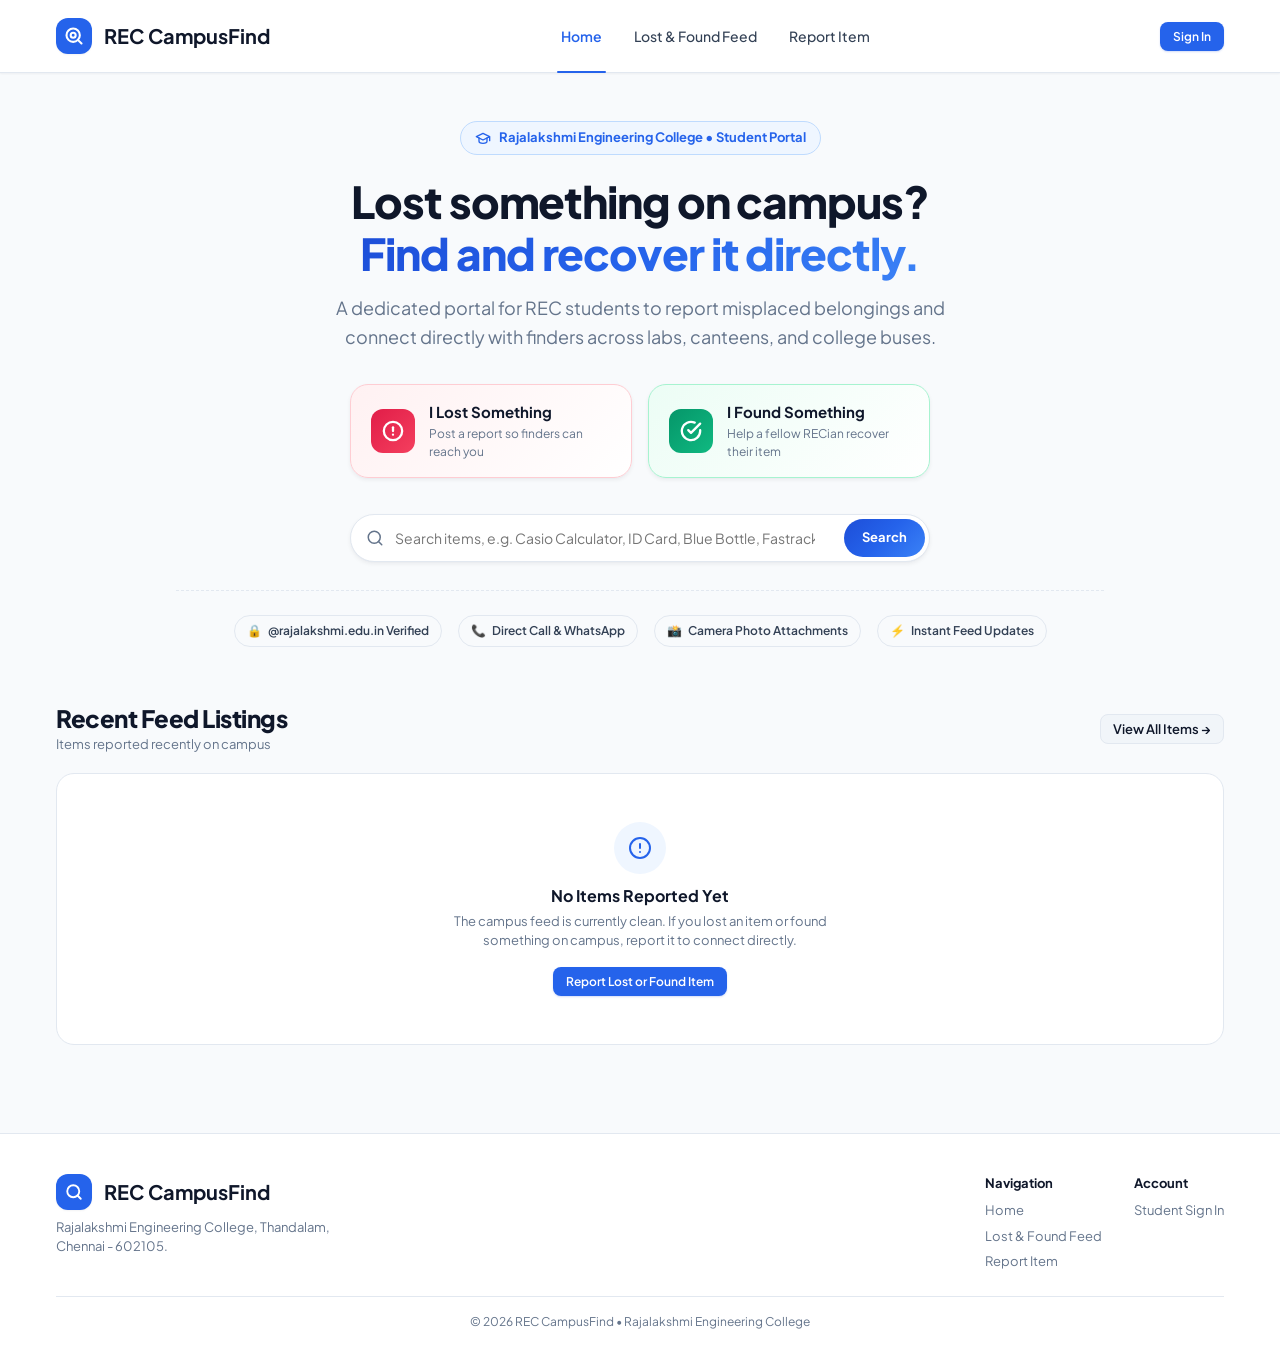
==== src/main/webapp/index.html @ c63bbb27 "Initial commit: Campus Lost & Found System with embedded Tomcat, MySQL schema, and responsive UI" ====
<!DOCTYPE html>
<html lang="en">
<head>
  <meta charset="UTF-8">
  <meta name="viewport" content="width=device-width, initial-scale=1.0">
  <title>REC CampusFind | Rajalakshmi Engineering College Lost & Found</title>
  <meta http-equiv="Cache-Control" content="no-cache, no-store, must-revalidate">
  <meta http-equiv="Pragma" content="no-cache">
  <meta http-equiv="Expires" content="0">
  <meta name="description" content="Official Lost and Found platform for Rajalakshmi Engineering College students and staff. Fast, direct, student-to-student recovery.">
  <link rel="stylesheet" href="css/variables.css?v=5.0">
  <link rel="stylesheet" href="css/base.css?v=5.0">
  <link rel="stylesheet" href="css/layout.css?v=5.0">
  <link rel="stylesheet" href="css/components.css?v=5.0">
  <link rel="stylesheet" href="css/pages.css?v=5.0">
  <style>
    .hero-container {
      max-width: 960px;
      margin: 0 auto;
      text-align: center;
      padding: 48px 16px 36px 16px;
    }
    .college-tag {
      display: inline-flex;
      align-items: center;
      gap: 8px;
      padding: 6px 14px;
      border-radius: var(--border-radius-full);
      background: var(--accent-light);
      border: 1px solid var(--accent-border);
      color: var(--accent-primary);
      font-size: 13px;
      font-weight: 700;
      margin-bottom: 20px;
    }
    .hero-headline {
      font-size: clamp(1.85rem, 4vw, 2.75rem);
      font-weight: 800;
      line-height: 1.2;
      color: var(--text-primary);
      letter-spacing: -0.025em;
      margin-bottom: 14px;
    }
    .hero-headline span {
      background: var(--accent-gradient);
      -webkit-background-clip: text;
      -webkit-text-fill-color: transparent;
    }
    .hero-subtext {
      font-size: clamp(0.95rem, 2vw, 1.125rem);
      color: var(--text-muted);
      max-width: 620px;
      margin: 0 auto 32px auto;
      line-height: 1.6;
    }
    .cta-duo {
      display: grid;
      grid-template-columns: 1fr;
      gap: 16px;
      max-width: 580px;
      margin: 0 auto 36px auto;
    }
    @media (min-width: 540px) {
      .cta-duo {
        grid-template-columns: 1fr 1fr;
      }
    }
    .cta-card-btn {
      display: flex;
      align-items: center;
      gap: 14px;
      padding: 16px 20px;
      border-radius: var(--border-radius-lg);
      text-decoration: none;
      transition: all 0.25s var(--transition-bounce);
      border: 1px solid transparent;
      box-shadow: var(--shadow-sm);
    }
    .cta-lost {
      background: linear-gradient(135deg, #FFF1F2 0%, #FFFFFF 100%);
      border-color: #FECDD3;
    }
    .cta-lost:hover {
      transform: translateY(-3px);
      box-shadow: 0 10px 20px rgba(225, 29, 72, 0.15);
      border-color: #FDA4AF;
    }
    .cta-lost .cta-icon-box {
      background: var(--status-lost-gradient);
      color: #fff;
    }
    .cta-found {
      background: linear-gradient(135deg, #ECFDF5 0%, #FFFFFF 100%);
      border-color: #A7F3D0;
    }
    .cta-found:hover {
      transform: translateY(-3px);
      box-shadow: 0 10px 20px rgba(5, 150, 105, 0.15);
      border-color: #6EE7B7;
    }
    .cta-found .cta-icon-box {
      background: var(--status-found-gradient);
      color: #fff;
    }
    .cta-icon-box {
      width: 44px;
      height: 44px;
      border-radius: 12px;
      display: flex;
      align-items: center;
      justify-content: center;
      flex-shrink: 0;
    }
    .cta-text-content {
      text-align: left;
    }
    .cta-title-text {
      font-size: 15px;
      font-weight: 700;
      color: var(--text-primary);
      margin-bottom: 2px;
    }
    .cta-sub-text {
      font-size: 12px;
      color: var(--text-muted);
    }
    .live-search-box {
      max-width: 580px;
      margin: 0 auto;
      position: relative;
    }
    .live-search-box input {
      width: 100%;
      height: 48px;
      padding: 0 100px 0 44px;
      border-radius: var(--border-radius-full);
      border: 1.5px solid var(--border-color);
      background: #FFFFFF;
      font-size: 14px;
      box-shadow: var(--shadow-sm);
      transition: all 0.2s ease;
    }
    .live-search-box input:focus {
      outline: none;
      border-color: var(--accent-primary);
      box-shadow: 0 0 0 4px var(--accent-light);
    }
    .live-search-icon {
      position: absolute;
      left: 16px;
      top: 15px;
      color: var(--text-muted);
      pointer-events: none;
    }
    .live-search-btn {
      position: absolute;
      right: 5px;
      top: 5px;
      height: 38px;
      padding: 0 18px;
      border-radius: var(--border-radius-full);
      background: var(--accent-gradient);
      color: #fff;
      font-size: 13px;
      font-weight: 700;
      border: none;
      cursor: pointer;
    }
    .features-ribbon {
      display: flex;
      flex-wrap: wrap;
      justify-content: center;
      gap: 16px;
      margin-top: 28px;
      padding-top: 24px;
      border-top: 1px dashed var(--border-color);
    }
    .feature-chip {
      display: flex;
      align-items: center;
      gap: 6px;
      font-size: 12px;
      font-weight: 600;
      color: var(--text-secondary);
      background: var(--bg-secondary);
      padding: 6px 12px;
      border-radius: var(--border-radius-full);
      border: 1px solid var(--border-color);
    }
  </style>
</head>
<body>

  <!-- Navigation Header -->
  <header class="navbar">
    <div class="container navbar-inner">
      <a href="index.html" class="brand-logo" id="brand-logo-link">
        <div class="brand-icon">
          <svg xmlns="http://www.w3.org/2000/svg" width="20" height="20" viewBox="0 0 24 24" fill="none" stroke="currentColor" stroke-width="2.5" stroke-linecap="round" stroke-linejoin="round">
            <circle cx="11" cy="11" r="8"></circle>
            <line x1="21" y1="21" x2="16.65" y2="16.65"></line>
            <circle cx="11" cy="11" r="3"></circle>
          </svg>
        </div>
        <span>REC CampusFind</span>
      </a>

      <nav class="nav-links" id="nav-links">
        <a href="index.html" class="nav-link active">Home</a>
        <a href="browse.html" class="nav-link">Lost & Found Feed</a>
        <a href="report.html" class="nav-link" id="nav-report-link">Report Item</a>
      </nav>

      <div class="nav-actions" id="nav-actions">
        <!-- Injected dynamically by main.js based on real server session -->
      </div>

      <button class="mobile-nav-toggle" id="mobile-nav-toggle" aria-label="Toggle navigation">
        <svg xmlns="http://www.w3.org/2000/svg" width="24" height="24" viewBox="0 0 24 24" fill="none" stroke="currentColor" stroke-width="2" stroke-linecap="round" stroke-linejoin="round">
          <line x1="3" y1="12" x2="21" y2="12"></line>
          <line x1="3" y1="6" x2="21" y2="6"></line>
          <line x1="3" y1="18" x2="21" y2="18"></line>
        </svg>
      </button>
    </div>
  </header>

  <!-- Main Hero Section -->
  <main class="main-content">
    <div class="container">
      <div class="hero-container">
        
        <div class="college-tag">
          <svg xmlns="http://www.w3.org/2000/svg" width="16" height="16" viewBox="0 0 24 24" fill="none" stroke="currentColor" stroke-width="2" stroke-linecap="round" stroke-linejoin="round">
            <path d="M22 10v6M2 10l10-5 10 5-10 5z"></path>
            <path d="M6 12v5c0 2 2 3 6 3s6-1 6-3v-5"></path>
          </svg>
          Rajalakshmi Engineering College • Student Portal
        </div>

        <h1 class="hero-headline">
          Lost something on campus? <br>
          <span>Find and recover it directly.</span>
        </h1>

        <p class="hero-subtext">
          A dedicated portal for REC students to report misplaced belongings and connect directly with finders across labs, canteens, and college buses.
        </p>

        <!-- Primary Dual Action Cards -->
        <div class="cta-duo">
          <a href="report.html?type=LOST" class="cta-card-btn cta-lost" id="cta-lost">
            <div class="cta-icon-box">
              <svg xmlns="http://www.w3.org/2000/svg" width="22" height="22" viewBox="0 0 24 24" fill="none" stroke="currentColor" stroke-width="2.5" stroke-linecap="round" stroke-linejoin="round">
                <circle cx="12" cy="12" r="10"></circle>
                <line x1="12" y1="8" x2="12" y2="12"></line>
                <line x1="12" y1="16" x2="12.01" y2="16"></line>
              </svg>
            </div>
            <div class="cta-text-content">
              <div class="cta-title-text">I Lost Something</div>
              <div class="cta-sub-text">Post a report so finders can reach you</div>
            </div>
          </a>

          <a href="report.html?type=FOUND" class="cta-card-btn cta-found" id="cta-found">
            <div class="cta-icon-box">
              <svg xmlns="http://www.w3.org/2000/svg" width="22" height="22" viewBox="0 0 24 24" fill="none" stroke="currentColor" stroke-width="2.5" stroke-linecap="round" stroke-linejoin="round">
                <path d="M22 11.08V12a10 10 0 1 1-5.93-9.14"></path>
                <polyline points="22 4 12 14.01 9 11.01"></polyline>
              </svg>
            </div>
            <div class="cta-text-content">
              <div class="cta-title-text">I Found Something</div>
              <div class="cta-sub-text">Help a fellow RECian recover their item</div>
            </div>
          </a>
        </div>

        <!-- Quick Search Bar -->
        <form id="hero-search-form" class="live-search-box">
          <div class="live-search-icon">
            <svg xmlns="http://www.w3.org/2000/svg" width="18" height="18" viewBox="0 0 24 24" fill="none" stroke="currentColor" stroke-width="2" stroke-linecap="round" stroke-linejoin="round">
              <circle cx="11" cy="11" r="8"></circle>
              <line x1="21" y1="21" x2="16.65" y2="16.65"></line>
            </svg>
          </div>
          <input 
            type="search" 
            id="hero-search-input" 
            placeholder="Search items, e.g. Casio Calculator, ID Card, Blue Bottle, Fastrack..." 
            autocomplete="off"
          >
          <button type="submit" class="live-search-btn">Search</button>
        </form>

        <!-- College Portal Features Ribbon -->
        <div class="features-ribbon">
          <div class="feature-chip">
            <span style="color: #2563EB;">🔒</span> @rajalakshmi.edu.in Verified
          </div>
          <div class="feature-chip">
            <span style="color: #059669;">📞</span> Direct Call & WhatsApp
          </div>
          <div class="feature-chip">
            <span style="color: #E11D48;">📸</span> Camera Photo Attachments
          </div>
          <div class="feature-chip">
            <span style="color: #7C3AED;">⚡</span> Instant Feed Updates
          </div>
        </div>

      </div>

      <!-- Recent Lost & Found Feed Section -->
      <section style="margin-top: 20px; margin-bottom: 40px;">
        <div style="display: flex; align-items: center; justify-content: space-between; margin-bottom: 18px;">
          <div>
            <h2 style="font-size: var(--font-size-xl); font-weight: 800; color: var(--text-primary);">Recent Feed Listings</h2>
            <p style="font-size: 13px; color: var(--text-muted); margin-top: 2px;">Items reported recently on campus</p>
          </div>
          <a href="browse.html" class="btn btn-secondary btn-sm" style="font-size: 13px;">
            View All Items &rarr;
          </a>
        </div>

        <div id="recent-feed-grid" class="feed-grid">
          <div style="grid-column: 1 / -1; text-align: center; padding: 30px;">
            <div class="spinner"></div>
          </div>
        </div>
      </section>

    </div>
  </main>

  <!-- REC Footer -->
  <footer class="footer">
    <div class="container">
      <div style="display: flex; flex-wrap: wrap; justify-content: space-between; gap: 24px; padding-bottom: 24px;">
        <div>
          <div class="brand-logo" style="margin-bottom: 8px;">
            <div class="brand-icon">
              <svg xmlns="http://www.w3.org/2000/svg" width="18" height="18" viewBox="0 0 24 24" fill="none" stroke="currentColor" stroke-width="2.5" stroke-linecap="round" stroke-linejoin="round">
                <circle cx="11" cy="11" r="8"></circle>
                <line x1="21" y1="21" x2="16.65" y2="16.65"></line>
              </svg>
            </div>
            <span>REC CampusFind</span>
          </div>
          <p style="font-size: 13px; color: var(--text-muted); max-width: 320px; line-height: 1.5;">
            Rajalakshmi Engineering College, Thandalam, Chennai - 602105.
          </p>
        </div>

        <div style="display: flex; gap: 32px; font-size: 13px;">
          <div>
            <div style="font-weight: 700; margin-bottom: 8px; color: var(--text-primary);">Navigation</div>
            <div style="display: flex; flex-direction: column; gap: 6px;">
              <a href="index.html" style="color: var(--text-muted); text-decoration: none;">Home</a>
              <a href="browse.html" style="color: var(--text-muted); text-decoration: none;">Lost & Found Feed</a>
              <a href="report.html" style="color: var(--text-muted); text-decoration: none;">Report Item</a>
            </div>
          </div>
          <div>
            <div style="font-weight: 700; margin-bottom: 8px; color: var(--text-primary);">Account</div>
            <div style="display: flex; flex-direction: column; gap: 6px;">
              <a href="login.html" style="color: var(--text-muted); text-decoration: none;">Student Sign In</a>
            </div>
          </div>
        </div>
      </div>

      <div style="border-top: 1px solid var(--border-color); padding-top: 16px; font-size: 12px; color: var(--text-muted); text-align: center;">
        &copy; 2026 REC CampusFind • Rajalakshmi Engineering College
      </div>
    </div>
  </footer>

  <!-- Scripts -->
  <script src="js/api.js?v=3.0"></script>
  <script src="js/main.js?v=3.0"></script>
  <script>
    document.addEventListener('DOMContentLoaded', async () => {
      // 1. Auth Guard for Hero CTA cards
      const checkAndNavigate = async (targetUrl) => {
        const user = await API.checkSession();
        if (!user) {
          window.location.href = `login.html?redirect=${encodeURIComponent(targetUrl)}`;
        } else {
          window.location.href = targetUrl;
        }
      };

      document.getElementById('cta-lost').addEventListener('click', (e) => {
        e.preventDefault();
        checkAndNavigate('report.html?type=LOST');
      });

      document.getElementById('cta-found').addEventListener('click', (e) => {
        e.preventDefault();
        checkAndNavigate('report.html?type=FOUND');
      });

      const navReport = document.getElementById('nav-report-link');
      if (navReport) {
        navReport.addEventListener('click', (e) => {
          e.preventDefault();
          checkAndNavigate('report.html');
        });
      }

      // 2. Search form submission
      const searchForm = document.getElementById('hero-search-form');
      searchForm.addEventListener('submit', (e) => {
        e.preventDefault();
        const q = document.getElementById('hero-search-input').value.trim();
        window.location.href = `browse.html?query=${encodeURIComponent(q)}`;
      });

      // 3. Load Recent Items into Feed
      const grid = document.getElementById('recent-feed-grid');
      try {
        const items = await API.getItems({ sortBy: 'newest' });
        const recent = items.slice(0, 6);

        if (recent.length === 0) {
          grid.innerHTML = `
            <div style="grid-column: 1 / -1; text-align: center; padding: 48px 20px; background: #fff; border-radius: var(--border-radius-lg); border: 1px solid var(--border-color);">
              <div style="width: 52px; height: 52px; border-radius: 50%; background: var(--accent-light); color: var(--accent-primary); display: flex; align-items: center; justify-content: center; margin: 0 auto 12px auto;">
                <svg xmlns="http://www.w3.org/2000/svg" width="24" height="24" viewBox="0 0 24 24" fill="none" stroke="currentColor" stroke-width="2" stroke-linecap="round" stroke-linejoin="round">
                  <circle cx="12" cy="12" r="10"></circle>
                  <line x1="12" y1="8" x2="12" y2="12"></line>
                  <line x1="12" y1="16" x2="12.01" y2="16"></line>
                </svg>
              </div>
              <h3 style="font-size: 16px; font-weight: 700; margin-bottom: 6px; color: var(--text-primary);">No Items Reported Yet</h3>
              <p style="font-size: 13px; color: var(--text-muted); max-width: 420px; margin: 0 auto 16px auto;">
                The campus feed is currently clean. If you lost an item or found something on campus, report it to connect directly.
              </p>
              <button class="btn btn-primary btn-sm" onclick="location.href='report.html'">Report Lost or Found Item</button>
            </div>
          `;
        } else {
          grid.innerHTML = recent.map(item => {
            const hasPhoto = item.imageUrl && item.imageUrl.trim() !== '';
            const phone = item.contactPhone || (item.user && item.user.phone) || '';
            const email = item.contactEmail || (item.user && item.user.email) || '';
            const isLost = (item.type || item.itemType) === 'LOST';
            const spot = UI.escapeHTML(item.specificSpot || item.location || 'REC Campus');
            
            return `
              <div class="mobile-item-card">
                <div class="card-photo-wrapper">
                  ${hasPhoto 
                    ? `<img src="${item.imageUrl}" alt="${UI.escapeHTML(item.title)}" class="card-photo-img" onerror="this.onerror=null;this.parentElement.innerHTML='<div class=\\'card-photo-empty\\'>No Image</div>'">`
                    : `<div class="card-photo-empty">
                        <svg xmlns="http://www.w3.org/2000/svg" width="32" height="32" viewBox="0 0 24 24" fill="none" stroke="currentColor" stroke-width="1.5"><rect x="3" y="3" width="18" height="18" rx="2"></rect><circle cx="8.5" cy="8.5" r="1.5"></circle><polyline points="21 15 16 10 5 21"></polyline></svg>
                        <span>No Photo Provided</span>
                      </div>`
                  }
                  <div style="position: absolute; top: 10px; left: 10px;">
                    <span class="badge ${isLost ? 'badge-lost' : 'badge-found'}">${isLost ? 'Lost' : 'Found'}</span>
                  </div>
                  <div style="position: absolute; top: 10px; right: 10px; font-size: 11px; font-weight: 600; background: rgba(0,0,0,0.65); color: #fff; padding: 3px 8px; border-radius: 6px;">
                    ${UI.formatDate(item.date)}
                  </div>
                </div>

                <div class="card-body">
                  <h3 class="card-title">${UI.escapeHTML(item.title)}</h3>
                  <div class="card-spot">
                    <svg xmlns="http://www.w3.org/2000/svg" width="14" height="14" viewBox="0 0 24 24" fill="none" stroke="currentColor" stroke-width="2" stroke-linecap="round" stroke-linejoin="round" style="color: var(--accent-primary);"><path d="M21 10c0 7-9 13-9 13s-9-6-9-13a9 9 0 0 1 18 0z"></path><circle cx="12" cy="10" r="3"></circle></svg>
                    <span>${spot}</span>
                  </div>

                  <div class="card-contact-box" style="margin-top: 14px; padding-top: 10px; border-top: 1px solid var(--border-color);">
                    <div style="font-size: 11px; font-weight: 700; color: var(--text-muted); text-transform: uppercase; letter-spacing: 0.5px; margin-bottom: 6px;">Direct Contact</div>
                    <div style="display: flex; gap: 8px;">
                      ${phone ? `
                        <a href="tel:${UI.escapeHTML(phone)}" class="contact-action-btn btn-call" style="flex: 1;">
                          <svg xmlns="http://www.w3.org/2000/svg" width="14" height="14" viewBox="0 0 24 24" fill="none" stroke="currentColor" stroke-width="2.5" stroke-linecap="round" stroke-linejoin="round"><path d="M22 16.92v3a2 2 0 0 1-2.18 2 19.79 19.79 0 0 1-8.63-3.07 19.5 19.5 0 0 1-6-6 19.79 19.79 0 0 1-3.07-8.67A2 2 0 0 1 4.11 2h3a2 2 0 0 1 2 1.72 12.84 12.84 0 0 0 .7 2.81 2 2 0 0 1-.45 2.11L8.09 9.91a16 16 0 0 0 6 6l1.27-1.27a2 2 0 0 1 2.11-.45 12.84 12.84 0 0 0 2.81.7A2 2 0 0 1 22 16.92z"></path></svg>
                          <span>Call</span>
                        </a>
                        <a href="https://wa.me/91${UI.escapeHTML(phone.replace(/[^0-9]/g, ''))}?text=Hi,%20I%20am%20contacting%20you%20regarding%20the%20${encodeURIComponent(item.title)}%20listed%20on%20REC%20CampusFind" target="_blank" class="contact-action-btn btn-whatsapp" style="flex: 1.2;">
                          <svg xmlns="http://www.w3.org/2000/svg" width="15" height="15" viewBox="0 0 24 24" fill="currentColor"><path d="M.057 24l1.687-6.163c-1.041-1.804-1.588-3.849-1.587-5.946.003-6.556 5.338-11.891 11.893-11.891 3.181.001 6.167 1.24 8.413 3.488 2.245 2.248 3.481 5.236 3.48 8.414-.003 6.557-5.338 11.892-11.893 11.892-1.99-.001-3.951-.5-5.688-1.448l-6.305 1.654zm6.597-3.807c1.676.995 3.276 1.591 5.392 1.592 5.448 0 9.886-4.434 9.889-9.885.002-5.462-4.415-9.89-9.881-9.892-5.452 0-9.887 4.434-9.889 9.884-.001 2.225.651 3.891 1.746 5.634l-.999 3.648 3.742-.981zm11.387-5.464c-.074-.124-.272-.198-.57-.347-.297-.149-1.758-.868-2.031-.967-.272-.099-.47-.149-.669.149-.198.297-.768.967-.941 1.165-.173.198-.347.223-.644.074-.297-.149-1.255-.462-2.39-1.475-.883-.788-1.48-1.761-1.653-2.059-.173-.297-.018-.458.13-.606.134-.133.297-.347.446-.521.151-.172.2-.296.3-.495.099-.198.05-.372-.025-.521-.075-.148-.669-1.611-.916-2.206-.242-.579-.487-.501-.669-.51l-.57-.01c-.198 0-.52.074-.792.372s-1.04 1.016-1.04 2.479 1.065 2.876 1.213 3.074c.149.198 2.095 3.2 5.076 4.487.709.306 1.263.489 1.694.626.712.226 1.36.194 1.872.118.571-.085 1.758-.719 2.006-1.413.248-.695.248-1.29.173-1.414z"/></svg>
                          <span>WhatsApp</span>
                        </a>
                      ` : ''}
                      ${email ? `
                        <a href="mailto:${UI.escapeHTML(email)}?subject=REC CampusFind: Regarding ${encodeURIComponent(item.title)}" class="contact-action-btn btn-mail" style="flex: 1;">
                          <svg xmlns="http://www.w3.org/2000/svg" width="13" height="13" viewBox="0 0 24 24" fill="none" stroke="currentColor" stroke-width="2.5" stroke-linecap="round" stroke-linejoin="round"><path d="M4 4h16c1.1 0 2 .9 2 2v12c0 1.1-.9 2-2 2H4c-1.1 0-2-.9-2-2V6c0-1.1.9-2 2-2z"></path><polyline points="22,6 12,13 2,6"></polyline></svg>
                          <span>Email</span>
                        </a>
                      ` : ''}
                    </div>
                  </div>
                </div>
              </div>
            `;
          }).join('');
        }
      } catch (err) {
        grid.innerHTML = `<div style="grid-column: 1 / -1; text-align: center; color: var(--text-muted); padding: 30px;">Could not load recent listings.</div>`;
      }
    });
  </script>
</body>
</html>
---- src/main/webapp/css/variables.css ----
/**
 * REC CampusFind - Design System Tokens & Typography
 * Designed for Rajalakshmi Engineering College
 * Premium, modern, responsive, mobile-first design system
 */
@import url('https://fonts.googleapis.com/css2?family=Plus+Jakarta+Sans:wght@400;500;600;700;800&family=Inter:wght@400;500;600;700&display=swap');

:root {
  /* Color Palette - Neutrals */
  --bg-primary: #FFFFFF;
  --bg-secondary: #F8FAFC;
  --bg-tertiary: #F1F5F9;
  --bg-card: #FFFFFF;
  --bg-overlay: rgba(15, 23, 42, 0.65);
  --bg-elevated: #FFFFFF;

  /* Typography Colors */
  --text-primary: #0F172A;      /* Deep Midnight Navy */
  --text-secondary: #334155;    /* Refined Slate */
  --text-muted: #64748B;        /* Cool Gray */
  --text-light: #94A3B8;
  --text-inverse: #FFFFFF;

  /* Accent Colors (REC Royal & Indigo) */
  --accent-primary: #2563EB;    /* Royal Blue */
  --accent-hover: #1D4ED8;      /* Deep Royal */
  --accent-light: #EFF6FF;      /* Soft Blue Tint */
  --accent-border: #BFDBFE;
  --accent-gradient: linear-gradient(135deg, #1D4ED8 0%, #2563EB 50%, #3B82F6 100%);
  --accent-glow: rgba(37, 99, 235, 0.25);

  /* Status Colors */
  --status-lost-text: #E11D48;
  --status-lost-bg: #FFF1F2;
  --status-lost-border: #FECDD3;
  --status-lost-gradient: linear-gradient(135deg, #E11D48 0%, #F43F5E 100%);

  --status-found-text: #059669;
  --status-found-bg: #ECFDF5;
  --status-found-border: #A7F3D0;
  --status-found-gradient: linear-gradient(135deg, #059669 0%, #10B981 100%);

  --status-open-text: #2563EB;
  --status-open-bg: #EFF6FF;
  --status-open-border: #BFDBFE;

  --status-pending-text: #D97706;
  --status-pending-bg: #FFFBEB;
  --status-pending-border: #FDE68A;

  --status-resolved-text: #0D9488;
  --status-resolved-bg: #F0FDFA;
  --status-resolved-border: #99F6E4;

  /* Borders & Dividers */
  --border-color: #E2E8F0;
  --border-subtle: #F1F5F9;
  --border-focus: #2563EB;
  --border-radius-xs: 4px;
  --border-radius-sm: 8px;
  --border-radius-md: 12px;
  --border-radius-lg: 18px;
  --border-radius-xl: 24px;
  --border-radius-full: 9999px;

  /* Elevation Shadows (Smooth, modern, non-muddy) */
  --shadow-xs: 0 1px 2px 0 rgba(15, 23, 42, 0.05);
  --shadow-sm: 0 2px 4px 0 rgba(15, 23, 42, 0.06), 0 1px 2px -1px rgba(15, 23, 42, 0.04);
  --shadow-md: 0 6px 16px -2px rgba(15, 23, 42, 0.08), 0 2px 6px -2px rgba(15, 23, 42, 0.04);
  --shadow-lg: 0 14px 28px -4px rgba(15, 23, 42, 0.1), 0 6px 12px -4px rgba(15, 23, 42, 0.05);
  --shadow-card: 0 1px 3px rgba(0, 0, 0, 0.05), 0 8px 24px rgba(149, 157, 165, 0.1);
  --shadow-card-hover: 0 12px 32px rgba(37, 99, 235, 0.12), 0 2px 8px rgba(0, 0, 0, 0.06);
  --shadow-modal: 0 25px 50px -12px rgba(15, 23, 42, 0.25);

  /* Typography */
  --font-family: 'Plus Jakarta Sans', 'Inter', -apple-system, BlinkMacSystemFont, "Segoe UI", Roboto, sans-serif;
  --font-size-xs: 0.75rem;     /* 12px */
  --font-size-sm: 0.875rem;    /* 14px */
  --font-size-base: 1rem;      /* 16px */
  --font-size-md: 1.125rem;    /* 18px */
  --font-size-lg: 1.25rem;     /* 20px */
  --font-size-xl: 1.5rem;      /* 24px */
  --font-size-2xl: 1.875rem;   /* 30px */
  --font-size-3xl: 2.25rem;    /* 36px */
  --font-size-4xl: 2.75rem;    /* 44px */

  /* Spacing */
  --space-1: 0.25rem;
  --space-2: 0.5rem;
  --space-3: 0.75rem;
  --space-4: 1rem;
  --space-5: 1.25rem;
  --space-6: 1.5rem;
  --space-8: 2rem;
  --space-10: 2.5rem;
  --space-12: 3rem;

  /* Transitions */
  --transition-fast: 150ms cubic-bezier(0.4, 0, 0.2, 1);
  --transition-normal: 250ms cubic-bezier(0.4, 0, 0.2, 1);
  --transition-bounce: 350ms cubic-bezier(0.34, 1.56, 0.64, 1);
}
---- src/main/webapp/css/base.css ----
/**
 * Base styling and reset
 */
*, *::before, *::after {
  box-sizing: border-box;
  margin: 0;
  padding: 0;
}

html {
  font-size: 16px;
  scroll-behavior: smooth;
  -webkit-font-smoothing: antialiased;
  -moz-osx-font-smoothing: grayscale;
}

body {
  font-family: var(--font-family);
  background-color: var(--bg-secondary);
  color: var(--text-primary);
  line-height: 1.5;
  min-height: 100vh;
  display: flex;
  flex-direction: column;
}

/* Accessible focus ring */
:focus-visible {
  outline: 2px solid var(--border-focus);
  outline-offset: 2px;
}

a {
  color: var(--accent-primary);
  text-decoration: none;
  transition: color var(--transition-fast);
}

a:hover {
  color: var(--accent-hover);
}

h1, h2, h3, h4, h5, h6 {
  color: var(--text-primary);
  font-weight: 700;
  line-height: 1.25;
}

h1 { font-size: var(--font-size-3xl); letter-spacing: -0.025em; }
h2 { font-size: var(--font-size-2xl); letter-spacing: -0.02em; }
h3 { font-size: var(--font-size-xl); }
h4 { font-size: var(--font-size-lg); }
h5 { font-size: var(--font-size-md); }

p {
  color: var(--text-secondary);
}

img, svg {
  display: block;
  max-width: 100%;
}

button, input, select, textarea {
  font: inherit;
  color: inherit;
}

ul, ol {
  list-style: none;
}

/* Utilities */
.container {
  width: 100%;
  max-width: 1200px;
  margin-left: auto;
  margin-right: auto;
  padding-left: var(--space-4);
  padding-right: var(--space-4);
}

.text-center { text-align: center; }
.text-right { text-align: right; }
.text-muted { color: var(--text-muted); }
.text-navy { color: var(--text-primary); }
.font-semibold { font-weight: 600; }
.font-bold { font-weight: 700; }

.flex { display: flex; }
.flex-col { flex-direction: column; }
.items-center { align-items: center; }
.justify-between { justify-content: space-between; }
.justify-center { justify-content: center; }
.gap-2 { gap: var(--space-2); }
.gap-4 { gap: var(--space-4); }
.gap-6 { gap: var(--space-6); }

.hidden { display: none !important; }
---- src/main/webapp/css/layout.css ----
/**
 * Layout Styles - Navbar, Header, Footer, and Grid Containers
 */

/* Top Navigation Bar */
.navbar {
  background-color: var(--bg-primary);
  border-bottom: 1px solid var(--border-color);
  position: sticky;
  top: 0;
  z-index: 50;
  box-shadow: var(--shadow-xs);
}

.navbar-inner {
  display: flex;
  align-items: center;
  justify-content: space-between;
  height: 72px;
}

.brand-logo {
  display: flex;
  align-items: center;
  gap: var(--space-3);
  font-size: var(--font-size-lg);
  font-weight: 700;
  color: var(--text-primary);
  text-decoration: none;
}

.brand-icon {
  width: 36px;
  height: 36px;
  background-color: var(--accent-primary);
  color: var(--text-inverse);
  border-radius: var(--border-radius-md);
  display: flex;
  align-items: center;
  justify-content: center;
  box-shadow: var(--shadow-xs);
}

.brand-badge {
  font-size: var(--font-size-xs);
  font-weight: 600;
  color: var(--accent-primary);
  background-color: var(--accent-light);
  padding: 2px 8px;
  border-radius: var(--border-radius-full);
  margin-left: var(--space-2);
}

.nav-links {
  display: flex;
  align-items: center;
  gap: var(--space-6);
}

.nav-link {
  color: var(--text-secondary);
  font-weight: 500;
  font-size: var(--font-size-sm);
  padding: var(--space-2) var(--space-1);
  position: relative;
  transition: color var(--transition-fast);
}

.nav-link:hover {
  color: var(--accent-primary);
}

.nav-link.active {
  color: var(--accent-primary);
  font-weight: 600;
}

.nav-link.active::after {
  content: '';
  position: absolute;
  bottom: -18px;
  left: 0;
  right: 0;
  height: 2px;
  background-color: var(--accent-primary);
  border-radius: 2px;
}

.nav-actions {
  display: flex;
  align-items: center;
  gap: var(--space-3);
}

.user-profile-badge {
  display: flex;
  align-items: center;
  gap: 10px;
  background: var(--bg-secondary);
  border: 1px solid var(--border-color);
  padding: 4px 10px 4px 6px;
  border-radius: var(--border-radius-full);
}

.user-avatar-circle {
  width: 32px;
  height: 32px;
  border-radius: 50%;
  background: var(--accent-gradient);
  color: #fff;
  font-size: 11px;
  font-weight: 700;
  display: flex;
  align-items: center;
  justify-content: center;
  letter-spacing: 0.5px;
}

.user-meta-info {
  display: flex;
  flex-direction: column;
  line-height: 1.15;
}

.user-display-name {
  font-size: 12px;
  font-weight: 700;
  color: var(--text-primary);
}

.user-email-text {
  font-size: 10px;
  color: var(--text-muted);
}

.logout-trigger {
  padding: 4px 10px !important;
  font-size: 11px !important;
  border-radius: var(--border-radius-full) !important;
  margin-left: 4px;
}

/* Mobile Hamburger Toggle */
.mobile-nav-toggle {
  display: none;
  background: none;
  border: 1px solid var(--border-color);
  border-radius: var(--border-radius-sm);
  padding: var(--space-2);
  cursor: pointer;
  color: var(--text-primary);
}

/* Main Content Wrapper */
.main-content {
  flex: 1;
  padding-bottom: var(--space-12);
}

/* Page Header Banner */
.page-header {
  background-color: var(--bg-primary);
  border-bottom: 1px solid var(--border-color);
  padding: var(--space-8) 0;
  margin-bottom: var(--space-8);
}

.page-header h1 {
  margin-bottom: var(--space-2);
}

.page-header p {
  color: var(--text-muted);
  font-size: var(--font-size-md);
  max-width: 650px;
}

/* Footer */
.footer {
  background-color: var(--bg-primary);
  border-top: 1px solid var(--border-color);
  padding: var(--space-10) 0 var(--space-6) 0;
  margin-top: auto;
}

.footer-grid {
  display: grid;
  grid-template-columns: 2fr 1fr 1fr 1.5fr;
  gap: var(--space-8);
  margin-bottom: var(--space-8);
}

.footer-col h4 {
  font-size: var(--font-size-sm);
  text-transform: uppercase;
  letter-spacing: 0.05em;
  color: var(--text-primary);
  margin-bottom: var(--space-4);
}

.footer-links {
  display: flex;
  flex-direction: column;
  gap: var(--space-2);
}

.footer-links a {
  color: var(--text-muted);
  font-size: var(--font-size-sm);
  transition: color var(--transition-fast);
}

.footer-links a:hover {
  color: var(--accent-primary);
}

.footer-bottom {
  border-top: 1px solid var(--border-color);
  padding-top: var(--space-6);
  display: flex;
  align-items: center;
  justify-content: space-between;
  font-size: var(--font-size-xs);
  color: var(--text-muted);
}

/* Responsive Navigation */
@media (max-width: 900px) {
  .nav-links {
    display: none;
    position: absolute;
    top: 72px;
    left: 0;
    right: 0;
    background-color: var(--bg-primary);
    flex-direction: column;
    padding: var(--space-4);
    border-bottom: 1px solid var(--border-color);
    box-shadow: var(--shadow-md);
  }

  .nav-links.show {
    display: flex;
  }

  .nav-link.active::after {
    display: none;
  }

  .mobile-nav-toggle {
    display: block;
  }

  .footer-grid {
    grid-template-columns: 1fr 1fr;
  }
}

@media (max-width: 600px) {
  .footer-grid {
    grid-template-columns: 1fr;
  }

  .footer-bottom {
    flex-direction: column;
    gap: var(--space-2);
    text-align: center;
  }
}
---- src/main/webapp/css/components.css ----
/**
 * Campus Lost & Found System - Component Styles
 * Buttons, Badges, Cards, Forms, Modals, Toasts, Skeletons & Tabs
 */

/* ==========================================================================
   Buttons
   ========================================================================== */
.btn {
  display: inline-flex;
  align-items: center;
  justify-content: center;
  gap: var(--space-2);
  padding: 0.625rem 1.25rem;
  font-size: var(--font-size-sm);
  font-weight: 600;
  line-height: 1.25;
  border-radius: var(--border-radius-md);
  border: 1px solid transparent;
  cursor: pointer;
  transition: all var(--transition-fast);
  white-space: nowrap;
  user-select: none;
  text-decoration: none;
}

.btn:disabled, .btn.disabled {
  opacity: 0.6;
  cursor: not-allowed;
  pointer-events: none;
}

.btn-primary {
  background-color: var(--accent-primary);
  color: var(--text-inverse);
  box-shadow: 0 1px 2px 0 rgba(29, 78, 216, 0.2);
}

.btn-primary:hover {
  background-color: var(--accent-hover);
  color: var(--text-inverse);
  box-shadow: 0 4px 6px -1px rgba(29, 78, 216, 0.3);
  transform: translateY(-1px);
}

.btn-primary:active {
  transform: translateY(0);
}

.btn-secondary {
  background-color: var(--bg-tertiary);
  color: var(--text-primary);
  border-color: var(--border-color);
}

.btn-secondary:hover {
  background-color: #E2E8F0;
  color: var(--text-primary);
}

.btn-outline {
  background-color: transparent;
  color: var(--accent-primary);
  border-color: var(--accent-border);
}

.btn-outline:hover {
  background-color: var(--accent-light);
  border-color: var(--accent-primary);
}

.btn-danger {
  background-color: #DC2626;
  color: var(--text-inverse);
}

.btn-danger:hover {
  background-color: #B91C1C;
  color: var(--text-inverse);
}

.btn-success {
  background-color: #059669;
  color: var(--text-inverse);
}

.btn-success:hover {
  background-color: #047857;
  color: var(--text-inverse);
}

.btn-sm {
  padding: 0.375rem 0.75rem;
  font-size: var(--font-size-xs);
  border-radius: var(--border-radius-sm);
}

.btn-lg {
  padding: 0.875rem 1.75rem;
  font-size: var(--font-size-base);
  border-radius: var(--border-radius-md);
}

.btn-icon-only {
  padding: 0.5rem;
  border-radius: var(--border-radius-md);
  display: inline-flex;
  align-items: center;
  justify-content: center;
}

/* ==========================================================================
   Direct Contact Action Buttons (Feed & Details)
   ========================================================================== */
.contact-action-btn {
  display: inline-flex;
  align-items: center;
  justify-content: center;
  gap: 6px;
  padding: 8px 14px;
  font-size: 13px;
  font-weight: 700;
  border-radius: var(--border-radius-md);
  text-decoration: none;
  transition: all 0.2s ease;
  cursor: pointer;
  border: 1px solid transparent;
  line-height: 1.2;
}

.contact-action-btn svg {
  flex-shrink: 0;
}

.btn-whatsapp {
  background-color: #25D366 !important;
  color: #FFFFFF !important;
  border-color: #20BA5C !important;
  box-shadow: 0 2px 6px rgba(37, 211, 102, 0.35);
}

.btn-whatsapp:hover {
  background-color: #1EBE5D !important;
  transform: translateY(-2px);
  box-shadow: 0 5px 12px rgba(37, 211, 102, 0.45);
}

.btn-call {
  background-color: #0F172A !important;
  color: #FFFFFF !important;
  border-color: #0F172A !important;
  box-shadow: 0 2px 6px rgba(15, 23, 42, 0.25);
}

.btn-call:hover {
  background-color: #1E293B !important;
  transform: translateY(-2px);
  box-shadow: 0 5px 12px rgba(15, 23, 42, 0.35);
}

.btn-mail {
  background-color: #F8FAFC !important;
  color: #334155 !important;
  border-color: #CBD5E1 !important;
  box-shadow: 0 1px 3px rgba(0, 0, 0, 0.05);
}

.btn-mail:hover {
  background-color: #F1F5F9 !important;
  color: #0F172A !important;
  border-color: #94A3B8 !important;
  transform: translateY(-1px);
}

/* ==========================================================================
   Badges & Tags
   ========================================================================== */
.badge {
  display: inline-flex;
  align-items: center;
  gap: 0.375rem;
  padding: 0.25rem 0.625rem;
  font-size: var(--font-size-xs);
  font-weight: 600;
  border-radius: var(--border-radius-full);
  line-height: 1;
  letter-spacing: 0.01em;
  text-transform: uppercase;
  border: 1px solid transparent;
}

.badge-lost {
  background-color: var(--status-lost-bg);
  color: var(--status-lost-text);
  border-color: var(--status-lost-border);
}

.badge-found {
  background-color: var(--status-found-bg);
  color: var(--status-found-text);
  border-color: var(--status-found-border);
}

.badge-open {
  background-color: var(--status-open-bg);
  color: var(--status-open-text);
  border-color: var(--status-open-border);
}

.badge-pending {
  background-color: var(--status-pending-bg);
  color: var(--status-pending-text);
  border-color: var(--status-pending-border);
}

.badge-resolved {
  background-color: var(--status-resolved-bg);
  color: var(--status-resolved-text);
  border-color: var(--status-resolved-border);
}

.badge-neutral {
  background-color: var(--bg-tertiary);
  color: var(--text-secondary);
  border-color: var(--border-color);
}

.badge-dot {
  width: 6px;
  height: 6px;
  border-radius: 50%;
  background-color: currentColor;
}

/* ==========================================================================
   Cards
   ========================================================================== */
.card {
  background-color: var(--bg-card);
  border: 1px solid var(--border-color);
  border-radius: var(--border-radius-lg);
  box-shadow: var(--shadow-sm);
  transition: all var(--transition-fast);
  overflow: hidden;
}

.card:hover {
  box-shadow: var(--shadow-md);
}

.card-header {
  padding: var(--space-5) var(--space-6);
  border-bottom: 1px solid var(--border-color);
  display: flex;
  align-items: center;
  justify-content: space-between;
}

.card-body {
  padding: var(--space-6);
}

.card-footer {
  padding: var(--space-4) var(--space-6);
  background-color: var(--bg-secondary);
  border-top: 1px solid var(--border-color);
}

/* Item Card (Catalog & Feed) */
.item-card {
  display: flex;
  flex-direction: column;
  background-color: var(--bg-card);
  border: 1px solid var(--border-color);
  border-radius: var(--border-radius-lg);
  overflow: hidden;
  box-shadow: var(--shadow-xs);
  transition: transform var(--transition-fast), box-shadow var(--transition-fast), border-color var(--transition-fast);
  cursor: pointer;
  height: 100%;
}

.item-card:hover {
  transform: translateY(-3px);
  box-shadow: var(--shadow-md);
  border-color: #CBD5E1;
}

.item-card-media {
  position: relative;
  height: 190px;
  background: linear-gradient(135deg, #F1F5F9 0%, #E2E8F0 100%);
  display: flex;
  align-items: center;
  justify-content: center;
  overflow: hidden;
}

.item-card-media img {
  width: 100%;
  height: 100%;
  object-fit: cover;
  transition: transform 0.3s ease;
}

.item-card:hover .item-card-media img {
  transform: scale(1.04);
}

.item-card-media-placeholder {
  color: var(--text-muted);
  display: flex;
  flex-direction: column;
  align-items: center;
  gap: var(--space-2);
}

.item-card-badges {
  position: absolute;
  top: var(--space-3);
  left: var(--space-3);
  display: flex;
  gap: var(--space-2);
  z-index: 2;
}

.item-card-date-badge {
  position: absolute;
  bottom: var(--space-3);
  right: var(--space-3);
  background: rgba(15, 23, 42, 0.75);
  backdrop-filter: blur(4px);
  color: #FFFFFF;
  padding: 3px 8px;
  border-radius: var(--border-radius-sm);
  font-size: var(--font-size-xs);
  font-weight: 500;
}

.item-card-content {
  padding: var(--space-5);
  display: flex;
  flex-direction: column;
  flex: 1;
}

.item-card-title {
  font-size: var(--font-size-md);
  font-weight: 700;
  color: var(--text-primary);
  margin-bottom: var(--space-2);
  line-height: 1.35;
  display: -webkit-box;
  -webkit-line-clamp: 2;
  -webkit-box-orient: vertical;
  overflow: hidden;
}

.item-card-meta {
  display: flex;
  flex-direction: column;
  gap: var(--space-1);
  margin-bottom: var(--space-4);
  font-size: var(--font-size-xs);
  color: var(--text-muted);
}

.item-card-meta-row {
  display: flex;
  align-items: center;
  gap: var(--space-2);
}

.item-card-meta-icon {
  width: 14px;
  height: 14px;
  flex-shrink: 0;
  color: var(--text-muted);
}

.item-card-desc {
  font-size: var(--font-size-sm);
  color: var(--text-secondary);
  line-height: 1.5;
  margin-bottom: var(--space-4);
  display: -webkit-box;
  -webkit-line-clamp: 2;
  -webkit-box-orient: vertical;
  overflow: hidden;
}

.item-card-footer {
  margin-top: auto;
  padding-top: var(--space-3);
  border-top: 1px solid var(--border-color);
  display: flex;
  align-items: center;
  justify-content: space-between;
}

/* ==========================================================================
   Forms & Inputs
   ========================================================================== */
.form-group {
  margin-bottom: var(--space-5);
  display: flex;
  flex-direction: column;
}

.form-label {
  font-size: var(--font-size-sm);
  font-weight: 600;
  color: var(--text-primary);
  margin-bottom: var(--space-2);
  display: flex;
  align-items: center;
  justify-content: space-between;
}

.form-label .required {
  color: #DC2626;
  margin-left: 2px;
}

.form-input,
.form-select,
.form-textarea {
  width: 100%;
  padding: 0.625rem 0.875rem;
  font-size: var(--font-size-sm);
  color: var(--text-primary);
  background-color: var(--bg-primary);
  border: 1px solid var(--border-color);
  border-radius: var(--border-radius-md);
  transition: border-color var(--transition-fast), box-shadow var(--transition-fast);
}

.form-input:focus,
.form-select:focus,
.form-textarea:focus {
  border-color: var(--accent-primary);
  outline: none;
  box-shadow: 0 0 0 3px rgba(37, 99, 235, 0.15);
}

.form-input::placeholder,
.form-textarea::placeholder {
  color: var(--text-light);
}

.form-textarea {
  resize: vertical;
  min-height: 110px;
}

.form-helper {
  font-size: var(--font-size-xs);
  color: var(--text-muted);
  margin-top: var(--space-1);
}

.form-error {
  font-size: var(--font-size-xs);
  color: #DC2626;
  margin-top: var(--space-1);
  display: none;
}

.form-group.has-error .form-input,
.form-group.has-error .form-select,
.form-group.has-error .form-textarea {
  border-color: #DC2626;
}

.form-group.has-error .form-error {
  display: block;
}

.input-icon-wrapper {
  position: relative;
  display: flex;
  align-items: center;
}

.input-icon-wrapper .input-icon {
  position: absolute;
  left: 0.875rem;
  width: 18px;
  height: 18px;
  color: var(--text-muted);
  pointer-events: none;
}

.input-icon-wrapper .form-input {
  padding-left: 2.5rem;
}

/* File Upload Zone */
.dropzone {
  border: 2px dashed var(--border-color);
  border-radius: var(--border-radius-lg);
  padding: var(--space-6);
  text-align: center;
  background-color: var(--bg-secondary);
  cursor: pointer;
  transition: all var(--transition-fast);
  position: relative;
}

.dropzone:hover, .dropzone.dragover {
  border-color: var(--accent-primary);
  background-color: var(--accent-light);
}

.dropzone-icon {
  width: 40px;
  height: 40px;
  margin: 0 auto var(--space-3) auto;
  color: var(--accent-primary);
}

/* ==========================================================================
   Modals
   ========================================================================== */
.modal-backdrop {
  position: fixed;
  top: 0;
  left: 0;
  width: 100vw;
  height: 100vh;
  background-color: var(--bg-overlay);
  backdrop-filter: blur(4px);
  display: flex;
  align-items: center;
  justify-content: center;
  padding: var(--space-4);
  z-index: 100;
  opacity: 0;
  visibility: hidden;
  transition: opacity var(--transition-fast), visibility var(--transition-fast);
}

.modal-backdrop.open {
  opacity: 1;
  visibility: visible;
}

.modal-dialog {
  background-color: var(--bg-primary);
  border-radius: var(--border-radius-lg);
  box-shadow: var(--shadow-modal);
  width: 100%;
  max-width: 560px;
  max-height: 90vh;
  display: flex;
  flex-direction: column;
  overflow: hidden;
  transform: scale(0.96) translateY(10px);
  transition: transform var(--transition-fast);
}

.modal-backdrop.open .modal-dialog {
  transform: scale(1) translateY(0);
}

.modal-header {
  padding: var(--space-5) var(--space-6);
  border-bottom: 1px solid var(--border-color);
  display: flex;
  align-items: center;
  justify-content: space-between;
}

.modal-title {
  font-size: var(--font-size-lg);
  font-weight: 700;
  color: var(--text-primary);
}

.modal-close {
  background: none;
  border: none;
  color: var(--text-muted);
  cursor: pointer;
  padding: var(--space-1);
  border-radius: var(--border-radius-sm);
  display: flex;
  align-items: center;
  justify-content: center;
  transition: color var(--transition-fast), background-color var(--transition-fast);
}

.modal-close:hover {
  color: var(--text-primary);
  background-color: var(--bg-tertiary);
}

.modal-body {
  padding: var(--space-6);
  overflow-y: auto;
}

.modal-footer {
  padding: var(--space-4) var(--space-6);
  border-top: 1px solid var(--border-color);
  background-color: var(--bg-secondary);
  display: flex;
  align-items: center;
  justify-content: flex-end;
  gap: var(--space-3);
}

/* ==========================================================================
   Toasts Notification System
   ========================================================================== */
.toast-container {
  position: fixed;
  bottom: var(--space-6);
  right: var(--space-6);
  z-index: 150;
  display: flex;
  flex-direction: column;
  gap: var(--space-3);
  pointer-events: none;
  max-width: 400px;
  width: 100%;
}

.toast {
  pointer-events: auto;
  background-color: var(--bg-primary);
  border-radius: var(--border-radius-md);
  box-shadow: var(--shadow-lg);
  border: 1px solid var(--border-color);
  padding: var(--space-4) var(--space-5);
  display: flex;
  align-items: flex-start;
  gap: var(--space-3);
  transform: translateX(100%);
  opacity: 0;
  transition: transform 0.25s ease-out, opacity 0.25s ease-out;
}

.toast.show {
  transform: translateX(0);
  opacity: 1;
}

.toast-icon {
  width: 20px;
  height: 20px;
  flex-shrink: 0;
  margin-top: 2px;
}

.toast-content {
  flex: 1;
}

.toast-title {
  font-size: var(--font-size-sm);
  font-weight: 700;
  color: var(--text-primary);
  margin-bottom: 2px;
}

.toast-message {
  font-size: var(--font-size-xs);
  color: var(--text-secondary);
  line-height: 1.4;
}

.toast-success { border-left: 4px solid #10B981; }
.toast-success .toast-icon { color: #10B981; }

.toast-error { border-left: 4px solid #EF4444; }
.toast-error .toast-icon { color: #EF4444; }

.toast-info { border-left: 4px solid var(--accent-primary); }
.toast-info .toast-icon { color: var(--accent-primary); }

/* ==========================================================================
   Tabs
   ========================================================================== */
.tabs-nav {
  display: flex;
  border-bottom: 1px solid var(--border-color);
  gap: var(--space-6);
  margin-bottom: var(--space-6);
}

.tab-btn {
  background: none;
  border: none;
  padding: var(--space-3) var(--space-1);
  font-size: var(--font-size-sm);
  font-weight: 600;
  color: var(--text-muted);
  cursor: pointer;
  position: relative;
  transition: color var(--transition-fast);
}

.tab-btn:hover {
  color: var(--text-primary);
}

.tab-btn.active {
  color: var(--accent-primary);
}

.tab-btn.active::after {
  content: '';
  position: absolute;
  bottom: -1px;
  left: 0;
  right: 0;
  height: 2px;
  background-color: var(--accent-primary);
  border-radius: 2px 2px 0 0;
}

.tab-pane {
  display: none;
}

.tab-pane.active {
  display: block;
}

/* ==========================================================================
   Empty States & Loading Skeletons
   ========================================================================== */
.empty-state {
  text-align: center;
  padding: var(--space-12) var(--space-6);
  background-color: var(--bg-primary);
  border: 1px dashed var(--border-color);
  border-radius: var(--border-radius-lg);
  max-width: 500px;
  margin: 0 auto;
}

.empty-state-icon {
  width: 56px;
  height: 56px;
  margin: 0 auto var(--space-4) auto;
  color: var(--text-light);
}

.empty-state-title {
  font-size: var(--font-size-lg);
  font-weight: 700;
  color: var(--text-primary);
  margin-bottom: var(--space-2);
}

.empty-state-desc {
  font-size: var(--font-size-sm);
  color: var(--text-muted);
  margin-bottom: var(--space-5);
}

.skeleton {
  background: linear-gradient(90deg, #F1F5F9 25%, #E2E8F0 50%, #F1F5F9 75%);
  background-size: 200% 100%;
  animation: shimmer 1.5s infinite;
  border-radius: var(--border-radius-sm);
}

@keyframes shimmer {
  0% { background-position: 200% 0; }
  100% { background-position: -200% 0; }
}

.spinner {
  width: 24px;
  height: 24px;
  border: 3px solid var(--border-color);
  border-top-color: var(--accent-primary);
  border-radius: 50%;
  animation: spin 0.8s linear infinite;
  display: inline-block;
}

@keyframes spin {
  to { transform: rotate(360deg); }
}
---- src/main/webapp/css/pages.css ----
/**
 * Campus Lost & Found System - Page Specific Styles
 * Hero, Catalog, Report Form, Details, User Dashboard, Admin Console & Auth
 */

/* ==========================================================================
   1. Homepage (index.html)
   ========================================================================== */
.hero-section {
  background: radial-gradient(circle at 50% 0%, #FFFFFF 0%, #F8FAFC 100%);
  border-bottom: 1px solid var(--border-color);
  padding: var(--space-12) 0;
  text-align: center;
  position: relative;
  overflow: hidden;
}

.hero-badge {
  display: inline-flex;
  align-items: center;
  gap: var(--space-2);
  background-color: var(--accent-light);
  color: var(--accent-primary);
  border: 1px solid var(--accent-border);
  padding: 0.35rem 0.85rem;
  border-radius: var(--border-radius-full);
  font-size: var(--font-size-xs);
  font-weight: 700;
  text-transform: uppercase;
  letter-spacing: 0.05em;
  margin-bottom: var(--space-4);
}

.hero-title {
  font-size: clamp(2rem, 4vw, 3.25rem);
  font-weight: 800;
  color: var(--text-primary);
  letter-spacing: -0.03em;
  line-height: 1.15;
  margin-bottom: var(--space-4);
  max-width: 800px;
  margin-left: auto;
  margin-right: auto;
}

.hero-title span {
  color: var(--accent-primary);
}

.hero-subtitle {
  font-size: var(--font-size-lg);
  color: var(--text-secondary);
  max-width: 620px;
  margin: 0 auto var(--space-8) auto;
  line-height: 1.6;
}

/* Hero Quick Actions (Dual Primary Cards) */
.hero-cta-grid {
  display: grid;
  grid-template-columns: repeat(2, 1fr);
  gap: var(--space-6);
  max-width: 720px;
  margin: 0 auto var(--space-8) auto;
}

.hero-cta-card {
  background: var(--bg-primary);
  border: 1px solid var(--border-color);
  border-radius: var(--border-radius-lg);
  padding: var(--space-6);
  text-align: left;
  display: flex;
  align-items: center;
  gap: var(--space-5);
  box-shadow: var(--shadow-sm);
  transition: all var(--transition-fast);
  cursor: pointer;
  text-decoration: none;
}

.hero-cta-card:hover {
  transform: translateY(-3px);
  box-shadow: var(--shadow-md);
}

.hero-cta-card.lost-card:hover {
  border-color: #F87171;
  background: linear-gradient(180deg, #FFFFFF 0%, #FFF5F5 100%);
}

.hero-cta-card.found-card:hover {
  border-color: #34D399;
  background: linear-gradient(180deg, #FFFFFF 0%, #F0FDF4 100%);
}

.hero-cta-icon {
  width: 52px;
  height: 52px;
  border-radius: var(--border-radius-md);
  display: flex;
  align-items: center;
  justify-content: center;
  flex-shrink: 0;
}

.lost-card .hero-cta-icon {
  background-color: var(--status-lost-bg);
  color: var(--status-lost-text);
}

.found-card .hero-cta-icon {
  background-color: var(--status-found-bg);
  color: var(--status-found-text);
}

.hero-cta-title {
  font-size: var(--font-size-md);
  font-weight: 700;
  color: var(--text-primary);
  margin-bottom: 2px;
}

.hero-cta-desc {
  font-size: var(--font-size-xs);
  color: var(--text-muted);
}

/* Live Global Search Bar */
.hero-search-wrapper {
  max-width: 680px;
  margin: 0 auto;
  position: relative;
}

.hero-search-box {
  display: flex;
  align-items: center;
  background-color: var(--bg-primary);
  border: 2px solid var(--border-color);
  border-radius: var(--border-radius-full);
  padding: 6px 10px 6px 20px;
  box-shadow: var(--shadow-md);
  transition: border-color var(--transition-fast), box-shadow var(--transition-fast);
}

.hero-search-box:focus-within {
  border-color: var(--accent-primary);
  box-shadow: 0 0 0 4px rgba(37, 99, 235, 0.15);
}

.hero-search-input {
  border: none;
  background: transparent;
  flex: 1;
  font-size: var(--font-size-base);
  color: var(--text-primary);
  padding: var(--space-2) var(--space-3);
  outline: none;
}

/* Live Metrics Strip */
.stats-strip {
  display: grid;
  grid-template-columns: repeat(4, 1fr);
  gap: var(--space-6);
  margin: var(--space-10) 0;
}

.stat-item {
  background-color: var(--bg-primary);
  border: 1px solid var(--border-color);
  border-radius: var(--border-radius-lg);
  padding: var(--space-6);
  text-align: center;
  box-shadow: var(--shadow-xs);
}

.stat-number {
  font-size: var(--font-size-3xl);
  font-weight: 800;
  color: var(--accent-primary);
  line-height: 1.1;
  margin-bottom: var(--space-1);
}

.stat-label {
  font-size: var(--font-size-sm);
  color: var(--text-muted);
  font-weight: 500;
}

/* Feed Section Header */
.section-header {
  display: flex;
  align-items: center;
  justify-content: space-between;
  margin-bottom: var(--space-6);
}

.section-title {
  font-size: var(--font-size-2xl);
  font-weight: 700;
  color: var(--text-primary);
}

.item-grid {
  display: grid;
  grid-template-columns: repeat(auto-fill, minmax(280px, 1fr));
  gap: var(--space-6);
}

/* ==========================================================================
   2. Catalog & Search (browse.html)
   ========================================================================== */
.browse-layout {
  display: grid;
  grid-template-columns: 280px 1fr;
  gap: var(--space-8);
  align-items: start;
}

.filters-sidebar {
  background-color: var(--bg-primary);
  border: 1px solid var(--border-color);
  border-radius: var(--border-radius-lg);
  padding: var(--space-6);
  box-shadow: var(--shadow-xs);
  position: sticky;
  top: 90px;
}

.filter-section {
  padding-bottom: var(--space-5);
  margin-bottom: var(--space-5);
  border-bottom: 1px solid var(--border-color);
}

.filter-section:last-child {
  padding-bottom: 0;
  margin-bottom: 0;
  border-bottom: none;
}

.filter-heading {
  font-size: var(--font-size-xs);
  text-transform: uppercase;
  font-weight: 700;
  color: var(--text-muted);
  letter-spacing: 0.05em;
  margin-bottom: var(--space-3);
  display: flex;
  justify-content: space-between;
  align-items: center;
}

.filter-options {
  display: flex;
  flex-direction: column;
  gap: var(--space-2);
}

.filter-checkbox-label {
  display: flex;
  align-items: center;
  gap: var(--space-2);
  font-size: var(--font-size-sm);
  color: var(--text-secondary);
  cursor: pointer;
  user-select: none;
}

.filter-checkbox-label input[type="checkbox"],
.filter-checkbox-label input[type="radio"] {
  accent-color: var(--accent-primary);
  width: 16px;
  height: 16px;
  cursor: pointer;
}

.browse-toolbar {
  display: flex;
  align-items: center;
  justify-content: space-between;
  background-color: var(--bg-primary);
  border: 1px solid var(--border-color);
  border-radius: var(--border-radius-lg);
  padding: var(--space-4) var(--space-5);
  margin-bottom: var(--space-6);
}

.active-filter-chips {
  display: flex;
  flex-wrap: wrap;
  gap: var(--space-2);
  margin-bottom: var(--space-4);
}

.chip {
  display: inline-flex;
  align-items: center;
  gap: var(--space-1);
  background-color: var(--bg-tertiary);
  color: var(--text-secondary);
  font-size: var(--font-size-xs);
  font-weight: 500;
  padding: 4px 10px;
  border-radius: var(--border-radius-full);
}

.chip-remove {
  cursor: pointer;
  background: none;
  border: none;
  color: var(--text-muted);
  padding: 0;
  display: flex;
  align-items: center;
}

.chip-remove:hover {
  color: var(--text-primary);
}

/* ==========================================================================
   3. Report Lost / Found Item (report.html)
   ========================================================================== */
.report-layout {
  display: grid;
  grid-template-columns: 1fr 380px;
  gap: var(--space-8);
  align-items: start;
}

.type-toggle-container {
  display: flex;
  background-color: var(--bg-tertiary);
  padding: 4px;
  border-radius: var(--border-radius-md);
  margin-bottom: var(--space-6);
  border: 1px solid var(--border-color);
}

.type-toggle-btn {
  flex: 1;
  text-align: center;
  padding: var(--space-3);
  font-size: var(--font-size-sm);
  font-weight: 700;
  border-radius: var(--border-radius-sm);
  border: none;
  background: transparent;
  cursor: pointer;
  transition: all var(--transition-fast);
  color: var(--text-muted);
}

.type-toggle-btn.active.lost {
  background-color: var(--bg-primary);
  color: var(--status-lost-text);
  box-shadow: var(--shadow-sm);
}

.type-toggle-btn.active.found {
  background-color: var(--bg-primary);
  color: var(--status-found-text);
  box-shadow: var(--shadow-sm);
}

.form-grid-2 {
  display: grid;
  grid-template-columns: 1fr 1fr;
  gap: var(--space-4);
}

.preview-sticky {
  position: sticky;
  top: 90px;
}

.preview-card-header {
  font-size: var(--font-size-sm);
  font-weight: 700;
  text-transform: uppercase;
  color: var(--text-muted);
  letter-spacing: 0.05em;
  margin-bottom: var(--space-3);
  display: flex;
  align-items: center;
  gap: var(--space-2);
}

/* ==========================================================================
   4. Item Details & Matching (item-details.html)
   ========================================================================== */
.item-details-layout {
  display: grid;
  grid-template-columns: 1.4fr 1fr;
  gap: var(--space-8);
  align-items: start;
}

.item-showcase {
  background-color: var(--bg-primary);
  border: 1px solid var(--border-color);
  border-radius: var(--border-radius-lg);
  overflow: hidden;
  box-shadow: var(--shadow-sm);
}

.item-showcase-media {
  height: 380px;
  background-color: var(--bg-tertiary);
  display: flex;
  align-items: center;
  justify-content: center;
  position: relative;
}

.item-showcase-media img {
  width: 100%;
  height: 100%;
  object-fit: cover;
}

.item-showcase-body {
  padding: var(--space-8);
}

.item-meta-spec-grid {
  display: grid;
  grid-template-columns: repeat(2, 1fr);
  gap: var(--space-4);
  background-color: var(--bg-secondary);
  border: 1px solid var(--border-color);
  border-radius: var(--border-radius-md);
  padding: var(--space-5);
  margin: var(--space-6) 0;
}

.spec-item {
  display: flex;
  flex-direction: column;
}

.spec-label {
  font-size: var(--font-size-xs);
  color: var(--text-muted);
  font-weight: 600;
  text-transform: uppercase;
  margin-bottom: 2px;
}

.spec-val {
  font-size: var(--font-size-sm);
  font-weight: 600;
  color: var(--text-primary);
}

/* Smart Matching Engine Widget */
.matching-widget {
  background-color: var(--bg-primary);
  border: 1px solid var(--border-color);
  border-radius: var(--border-radius-lg);
  padding: var(--space-6);
  box-shadow: var(--shadow-sm);
  margin-bottom: var(--space-6);
}

.matching-widget-header {
  display: flex;
  align-items: center;
  gap: var(--space-3);
  margin-bottom: var(--space-4);
  padding-bottom: var(--space-4);
  border-bottom: 1px solid var(--border-color);
}

.matching-item {
  display: flex;
  align-items: center;
  justify-content: space-between;
  padding: var(--space-3) var(--space-4);
  border: 1px solid var(--border-color);
  border-radius: var(--border-radius-md);
  margin-bottom: var(--space-3);
  transition: all var(--transition-fast);
}

.matching-item:hover {
  border-color: var(--accent-primary);
  background-color: var(--accent-light);
}

.match-percentage {
  font-size: var(--font-size-xs);
  font-weight: 700;
  color: #059669;
  background-color: #D1FAE5;
  padding: 3px 8px;
  border-radius: var(--border-radius-full);
}

/* ==========================================================================
   5. Dashboard & Admin Console (my-items.html & admin.html)
   ========================================================================== */
.data-table-container {
  background-color: var(--bg-primary);
  border: 1px solid var(--border-color);
  border-radius: var(--border-radius-lg);
  overflow-x: auto;
  box-shadow: var(--shadow-xs);
}

.data-table {
  width: 100%;
  border-collapse: collapse;
  text-align: left;
  font-size: var(--font-size-sm);
}

.data-table th {
  background-color: var(--bg-secondary);
  padding: var(--space-4) var(--space-5);
  font-size: var(--font-size-xs);
  font-weight: 700;
  text-transform: uppercase;
  color: var(--text-muted);
  border-bottom: 1px solid var(--border-color);
}

.data-table td {
  padding: var(--space-4) var(--space-5);
  border-bottom: 1px solid var(--border-color);
  color: var(--text-primary);
  vertical-align: middle;
}

.data-table tr:last-child td {
  border-bottom: none;
}

.data-table tr:hover td {
  background-color: #F8FAFC;
}

/* Claim Stepper Progression */
.claim-stepper {
  display: flex;
  align-items: center;
  gap: var(--space-2);
}

.stepper-step {
  display: flex;
  align-items: center;
  gap: var(--space-2);
  font-size: var(--font-size-xs);
  color: var(--text-muted);
}

.stepper-step.completed {
  color: #059669;
  font-weight: 600;
}

.stepper-step.active {
  color: var(--accent-primary);
  font-weight: 600;
}

.stepper-line {
  flex: 1;
  height: 2px;
  background-color: var(--border-color);
  min-width: 24px;
}

.stepper-line.completed {
  background-color: #059669;
}

/* ==========================================================================
   6. Authentication (login.html)
   ========================================================================== */
.auth-wrapper {
  min-height: calc(100vh - 200px);
  display: flex;
  align-items: center;
  justify-content: center;
  padding: var(--space-8) var(--space-4);
}

.auth-card {
  background-color: var(--bg-primary);
  border: 1px solid var(--border-color);
  border-radius: var(--border-radius-lg);
  box-shadow: var(--shadow-modal);
  width: 100%;
  max-width: 440px;
  padding: var(--space-8);
}

.auth-header {
  text-align: center;
  margin-bottom: var(--space-6);
}

.auth-header h2 {
  font-size: var(--font-size-2xl);
  margin-bottom: var(--space-2);
}



/* ==========================================================================
   Responsive Breakpoints
   ========================================================================== */
@media (max-width: 992px) {
  .browse-layout {
    grid-template-columns: 1fr;
  }
  .filters-sidebar {
    position: static;
  }
  .report-layout {
    grid-template-columns: 1fr;
  }
  .preview-sticky {
    position: static;
  }
  .item-details-layout {
    grid-template-columns: 1fr;
  }
  .stats-strip {
    grid-template-columns: repeat(2, 1fr);
  }
}

@media (max-width: 640px) {
  .hero-cta-grid {
    grid-template-columns: 1fr;
  }
  .stats-strip {
    grid-template-columns: 1fr;
  }
  .form-grid-2 {
    grid-template-columns: 1fr;
  }
  .item-meta-spec-grid {
    grid-template-columns: 1fr;
  }
}
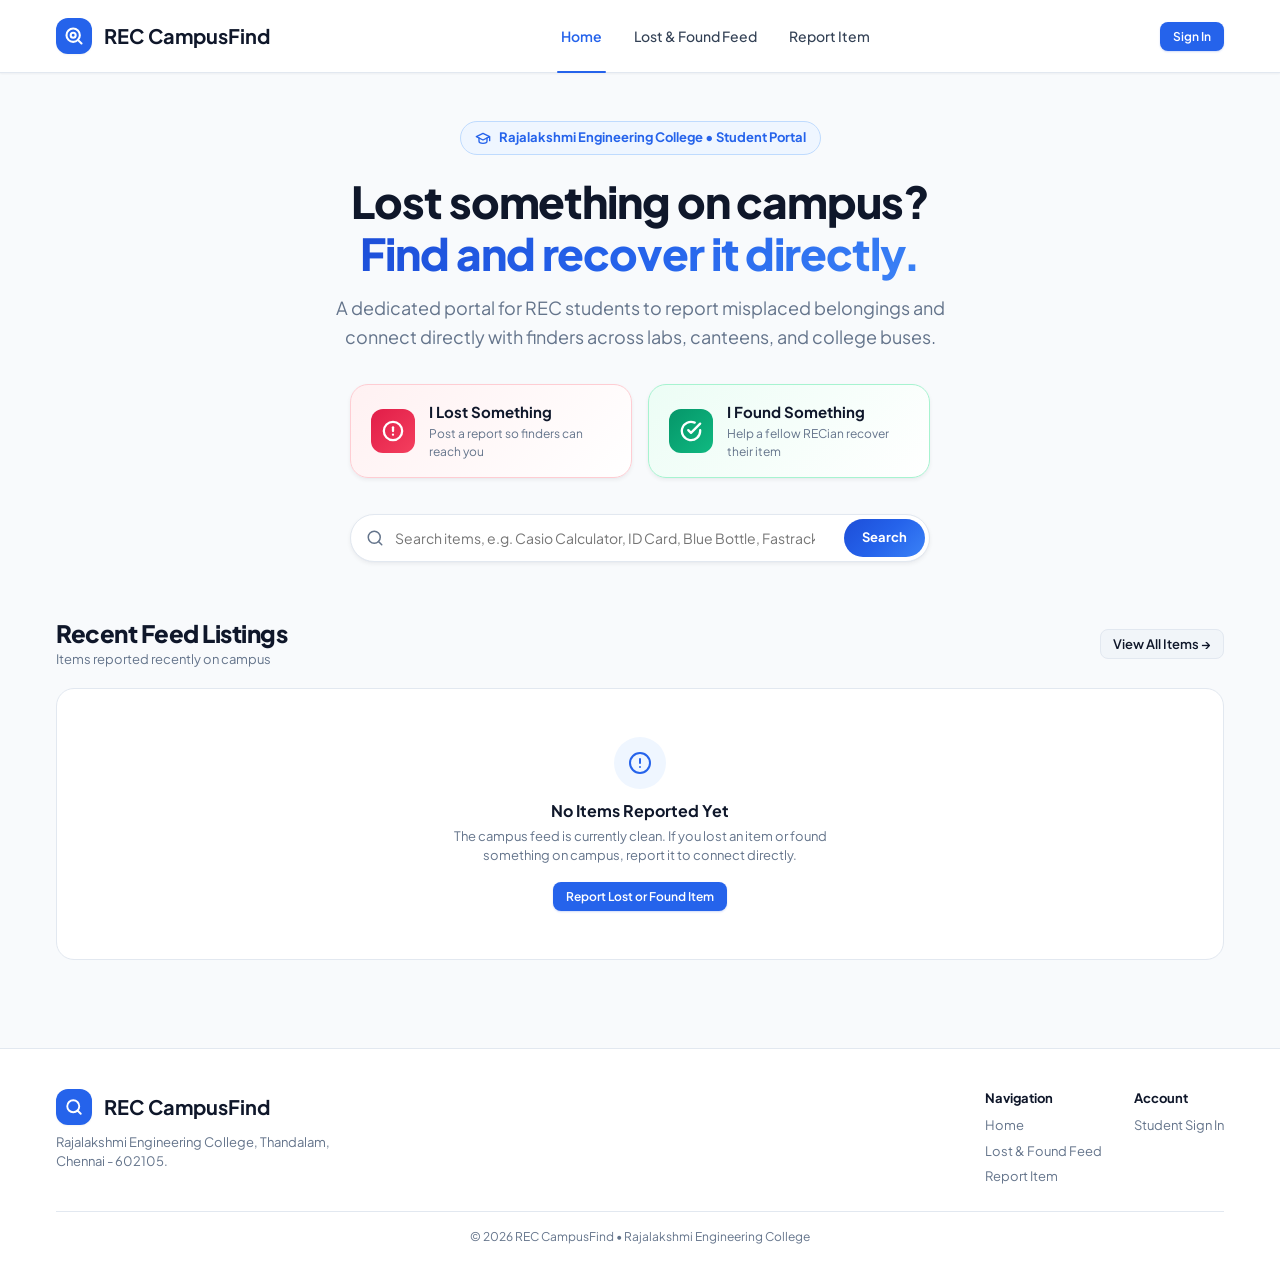
==== commit f31ec9f0: "Remove features ribbon chips from home page and remove dashboard navigation" ====
--- a/src/main/webapp/index.html
+++ b/src/main/webapp/index.html
@@ -166,27 +166,6 @@
       border: none;
       cursor: pointer;
     }
-    .features-ribbon {
-      display: flex;
-      flex-wrap: wrap;
-      justify-content: center;
-      gap: 16px;
-      margin-top: 28px;
-      padding-top: 24px;
-      border-top: 1px dashed var(--border-color);
-    }
-    .feature-chip {
-      display: flex;
-      align-items: center;
-      gap: 6px;
-      font-size: 12px;
-      font-weight: 600;
-      color: var(--text-secondary);
-      background: var(--bg-secondary);
-      padding: 6px 12px;
-      border-radius: var(--border-radius-full);
-      border: 1px solid var(--border-color);
-    }
   </style>
 </head>
 <body>
@@ -293,22 +272,6 @@
           >
           <button type="submit" class="live-search-btn">Search</button>
         </form>
-
-        <!-- College Portal Features Ribbon -->
-        <div class="features-ribbon">
-          <div class="feature-chip">
-            <span style="color: #2563EB;">🔒</span> @rajalakshmi.edu.in Verified
-          </div>
-          <div class="feature-chip">
-            <span style="color: #059669;">📞</span> Direct Call & WhatsApp
-          </div>
-          <div class="feature-chip">
-            <span style="color: #E11D48;">📸</span> Camera Photo Attachments
-          </div>
-          <div class="feature-chip">
-            <span style="color: #7C3AED;">⚡</span> Instant Feed Updates
-          </div>
-        </div>
 
       </div>
 
--- a/src/main/webapp/css/components.css
+++ b/src/main/webapp/css/components.css
@@ -786,3 +786,95 @@
 @keyframes spin {
   to { transform: rotate(360deg); }
 }
+
+/* ==========================================================================
+   Custom Confirmation Modal Dialog
+   ========================================================================== */
+.custom-modal-overlay {
+  position: fixed;
+  inset: 0;
+  background: rgba(15, 23, 42, 0.65);
+  backdrop-filter: blur(4px);
+  -webkit-backdrop-filter: blur(4px);
+  display: flex;
+  align-items: center;
+  justify-content: center;
+  z-index: 10000;
+  opacity: 0;
+  pointer-events: none;
+  transition: opacity 0.22s ease;
+  padding: 16px;
+}
+.custom-modal-overlay.active {
+  opacity: 1;
+  pointer-events: auto;
+}
+.custom-modal-dialog {
+  background: #FFFFFF;
+  border: 1px solid var(--border-color);
+  border-radius: var(--border-radius-lg);
+  max-width: 420px;
+  width: 100%;
+  padding: 28px 24px 22px 24px;
+  box-shadow: 0 20px 25px -5px rgba(0, 0, 0, 0.25), 0 10px 10px -5px rgba(0, 0, 0, 0.1);
+  transform: translateY(16px) scale(0.96);
+  transition: transform 0.22s cubic-bezier(0.16, 1, 0.3, 1);
+  display: flex;
+  flex-direction: column;
+  align-items: center;
+  text-align: center;
+}
+.custom-modal-overlay.active .custom-modal-dialog {
+  transform: translateY(0) scale(1);
+}
+.custom-modal-icon {
+  width: 56px;
+  height: 56px;
+  border-radius: 50%;
+  display: flex;
+  align-items: center;
+  justify-content: center;
+  margin-bottom: 16px;
+}
+.custom-modal-icon.danger {
+  background: #FFE4E6;
+  color: #E11D48;
+}
+.custom-modal-icon.primary {
+  background: var(--accent-light);
+  color: var(--accent-primary);
+}
+.custom-modal-title {
+  font-size: 19px;
+  font-weight: 700;
+  color: var(--text-primary);
+  margin-bottom: 8px;
+}
+.custom-modal-desc {
+  font-size: 14px;
+  color: var(--text-secondary);
+  line-height: 1.55;
+  margin-bottom: 24px;
+  max-width: 340px;
+}
+.custom-modal-actions {
+  display: flex;
+  gap: 12px;
+  width: 100%;
+}
+.custom-modal-actions .btn {
+  flex: 1;
+  padding: 10px 16px;
+  font-size: 14px;
+  font-weight: 600;
+  border-radius: var(--border-radius-md);
+  cursor: pointer;
+}
+.custom-modal-actions .btn-danger {
+  background: #E11D48;
+  color: #FFFFFF;
+  border: none;
+}
+.custom-modal-actions .btn-danger:hover {
+  background: #BE123C;
+}
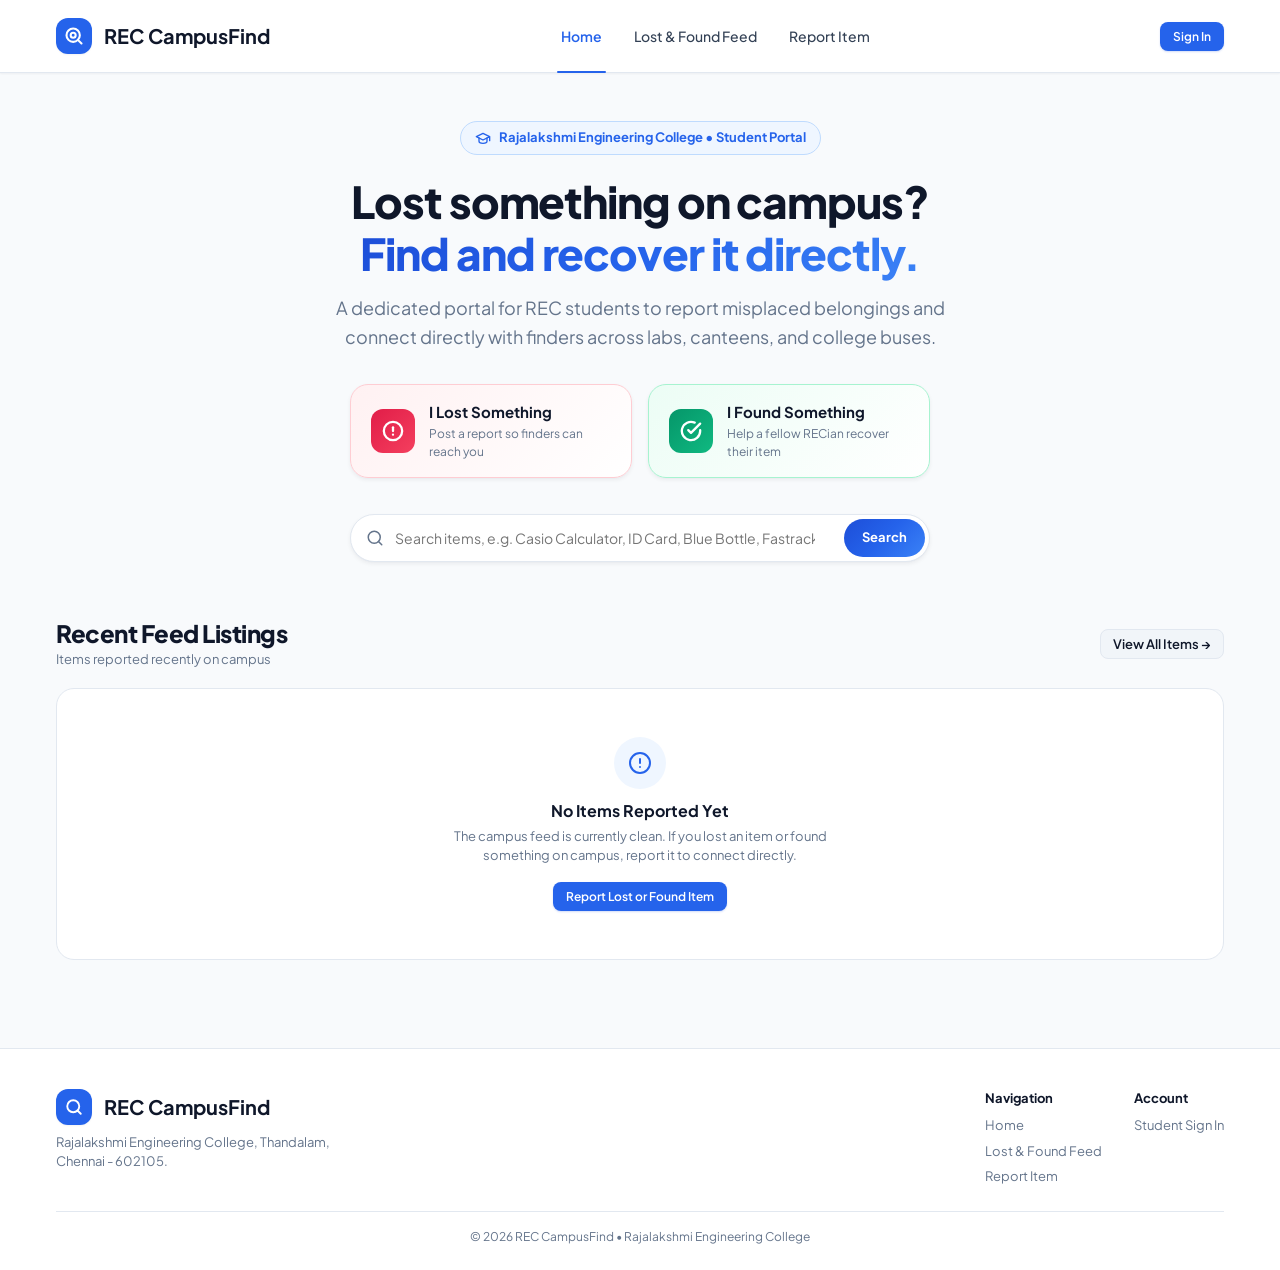
==== commit 49508f41: "Fix oversized item card images on home page feed" ====
--- a/src/main/webapp/index.html
+++ b/src/main/webapp/index.html
@@ -11,7 +11,7 @@
   <link rel="stylesheet" href="css/variables.css?v=5.0">
   <link rel="stylesheet" href="css/base.css?v=5.0">
   <link rel="stylesheet" href="css/layout.css?v=5.0">
-  <link rel="stylesheet" href="css/components.css?v=5.0">
+  <link rel="stylesheet" href="css/components.css?v=5.1">
   <link rel="stylesheet" href="css/pages.css?v=5.0">
   <style>
     .hero-container {
--- a/src/main/webapp/css/base.css
+++ b/src/main/webapp/css/base.css
@@ -12,6 +12,9 @@
   scroll-behavior: smooth;
   -webkit-font-smoothing: antialiased;
   -moz-osx-font-smoothing: grayscale;
+  -webkit-text-size-adjust: 100%;
+  -webkit-tap-highlight-color: transparent;
+  overflow-x: hidden;
 }
 
 body {
@@ -20,8 +23,17 @@
   color: var(--text-primary);
   line-height: 1.5;
   min-height: 100vh;
+  width: 100%;
+  overflow-x: hidden;
   display: flex;
   flex-direction: column;
+}
+
+/* Mobile iOS input zoom prevention (standard 16px threshold) */
+@media (max-width: 768px) {
+  input, select, textarea {
+    font-size: 16px !important;
+  }
 }
 
 /* Accessible focus ring */
--- a/src/main/webapp/css/layout.css
+++ b/src/main/webapp/css/layout.css
@@ -224,23 +224,41 @@
   color: var(--text-muted);
 }
 
-/* Responsive Navigation */
+/* Responsive Navigation & Mobile Optimizations */
 @media (max-width: 900px) {
+  .navbar-inner {
+    height: 62px;
+  }
+
   .nav-links {
     display: none;
     position: absolute;
-    top: 72px;
+    top: 62px;
     left: 0;
     right: 0;
-    background-color: var(--bg-primary);
+    background-color: #FFFFFF;
     flex-direction: column;
-    padding: var(--space-4);
+    padding: 16px 20px;
+    gap: 12px;
     border-bottom: 1px solid var(--border-color);
-    box-shadow: var(--shadow-md);
+    box-shadow: 0 10px 15px -3px rgba(0, 0, 0, 0.1);
+    z-index: 99;
   }
 
   .nav-links.show {
     display: flex;
+    animation: mobileNavSlide 0.2s ease-out forwards;
+  }
+
+  .nav-link {
+    padding: 10px 12px;
+    font-size: 15px;
+    font-weight: 600;
+    border-radius: var(--border-radius-md);
+  }
+
+  .nav-link.active {
+    background: var(--accent-light);
   }
 
   .nav-link.active::after {
@@ -248,7 +266,14 @@
   }
 
   .mobile-nav-toggle {
-    display: block;
+    display: flex;
+    align-items: center;
+    justify-content: center;
+    width: 40px;
+    height: 40px;
+    border-radius: var(--border-radius-md);
+    background: var(--bg-secondary);
+    border: 1px solid var(--border-color);
   }
 
   .footer-grid {
@@ -256,7 +281,39 @@
   }
 }
 
+@keyframes mobileNavSlide {
+  from {
+    opacity: 0;
+    transform: translateY(-8px);
+  }
+  to {
+    opacity: 1;
+    transform: translateY(0);
+  }
+}
+
 @media (max-width: 600px) {
+  .brand-logo span {
+    font-size: 16px;
+  }
+
+  .user-profile-badge {
+    padding: 3px 8px 3px 4px;
+    gap: 6px;
+  }
+
+  .user-email-text {
+    display: none;
+  }
+
+  .user-display-name {
+    max-width: 80px;
+    white-space: nowrap;
+    overflow: hidden;
+    text-overflow: ellipsis;
+    font-size: 11px;
+  }
+
   .footer-grid {
     grid-template-columns: 1fr;
   }
--- a/src/main/webapp/css/components.css
+++ b/src/main/webapp/css/components.css
@@ -398,6 +398,107 @@
   justify-content: space-between;
 }
 
+/* Compact Feed Grid & Mobile Item Cards (Home & Browse) */
+.feed-grid {
+  display: grid;
+  grid-template-columns: 1fr;
+  gap: 16px;
+}
+
+@media (min-width: 640px) {
+  .feed-grid {
+    grid-template-columns: repeat(2, 1fr);
+    gap: 20px;
+  }
+}
+
+@media (min-width: 1024px) {
+  .feed-grid {
+    grid-template-columns: repeat(3, 1fr);
+  }
+}
+
+.mobile-item-card {
+  background: #FFFFFF;
+  border: 1px solid var(--border-color);
+  border-radius: var(--border-radius-lg);
+  overflow: hidden;
+  display: flex;
+  flex-direction: column;
+  transition: all 0.25s ease;
+  box-shadow: var(--shadow-sm);
+}
+
+.mobile-item-card:hover {
+  box-shadow: var(--shadow-card-hover);
+  transform: translateY(-3px);
+  border-color: var(--accent-border);
+}
+
+.card-photo-wrapper {
+  position: relative;
+  width: 100%;
+  height: 150px;
+  max-height: 150px;
+  background: #F1F5F9;
+  display: flex;
+  align-items: center;
+  justify-content: center;
+  overflow: hidden;
+}
+
+.card-photo-img {
+  width: 100%;
+  height: 100%;
+  max-height: 150px;
+  object-fit: cover;
+  display: block;
+}
+
+.card-photo-empty {
+  display: flex;
+  flex-direction: column;
+  align-items: center;
+  color: var(--text-muted);
+  font-size: 12px;
+  gap: 4px;
+}
+
+.mobile-item-card .card-body {
+  padding: 14px 16px;
+  display: flex;
+  flex-direction: column;
+  flex: 1;
+}
+
+.card-title {
+  font-size: 16px;
+  font-weight: 700;
+  color: var(--text-primary);
+  margin-bottom: 6px;
+  line-height: 1.35;
+}
+
+.card-spot {
+  display: flex;
+  align-items: center;
+  gap: 6px;
+  font-size: 13px;
+  color: var(--text-secondary);
+  margin-bottom: 12px;
+}
+
+.card-contact-box {
+  margin-top: auto;
+  background: var(--bg-secondary);
+  border: 1px solid var(--border-color);
+  border-radius: var(--border-radius-md);
+  padding: 12px;
+  display: flex;
+  flex-direction: column;
+  gap: 8px;
+}
+
 /* ==========================================================================
    Forms & Inputs
    ========================================================================== */
